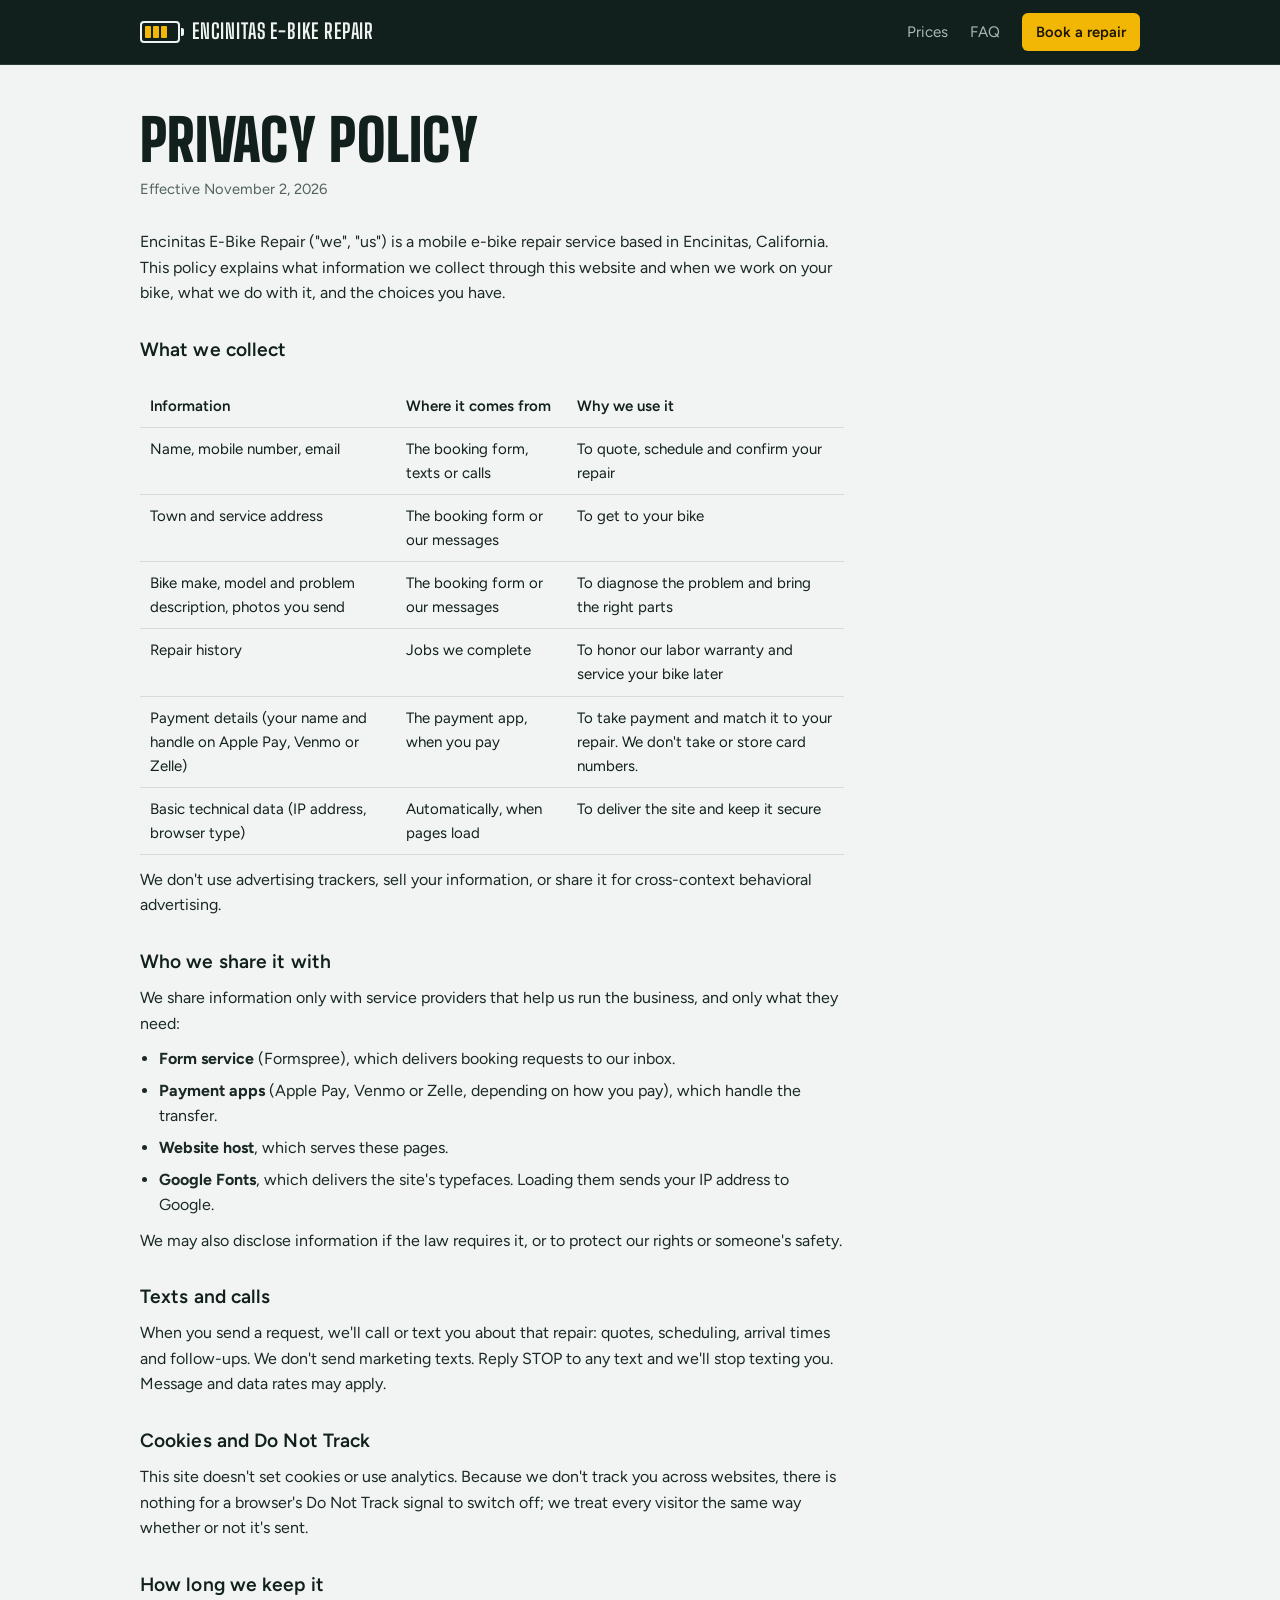
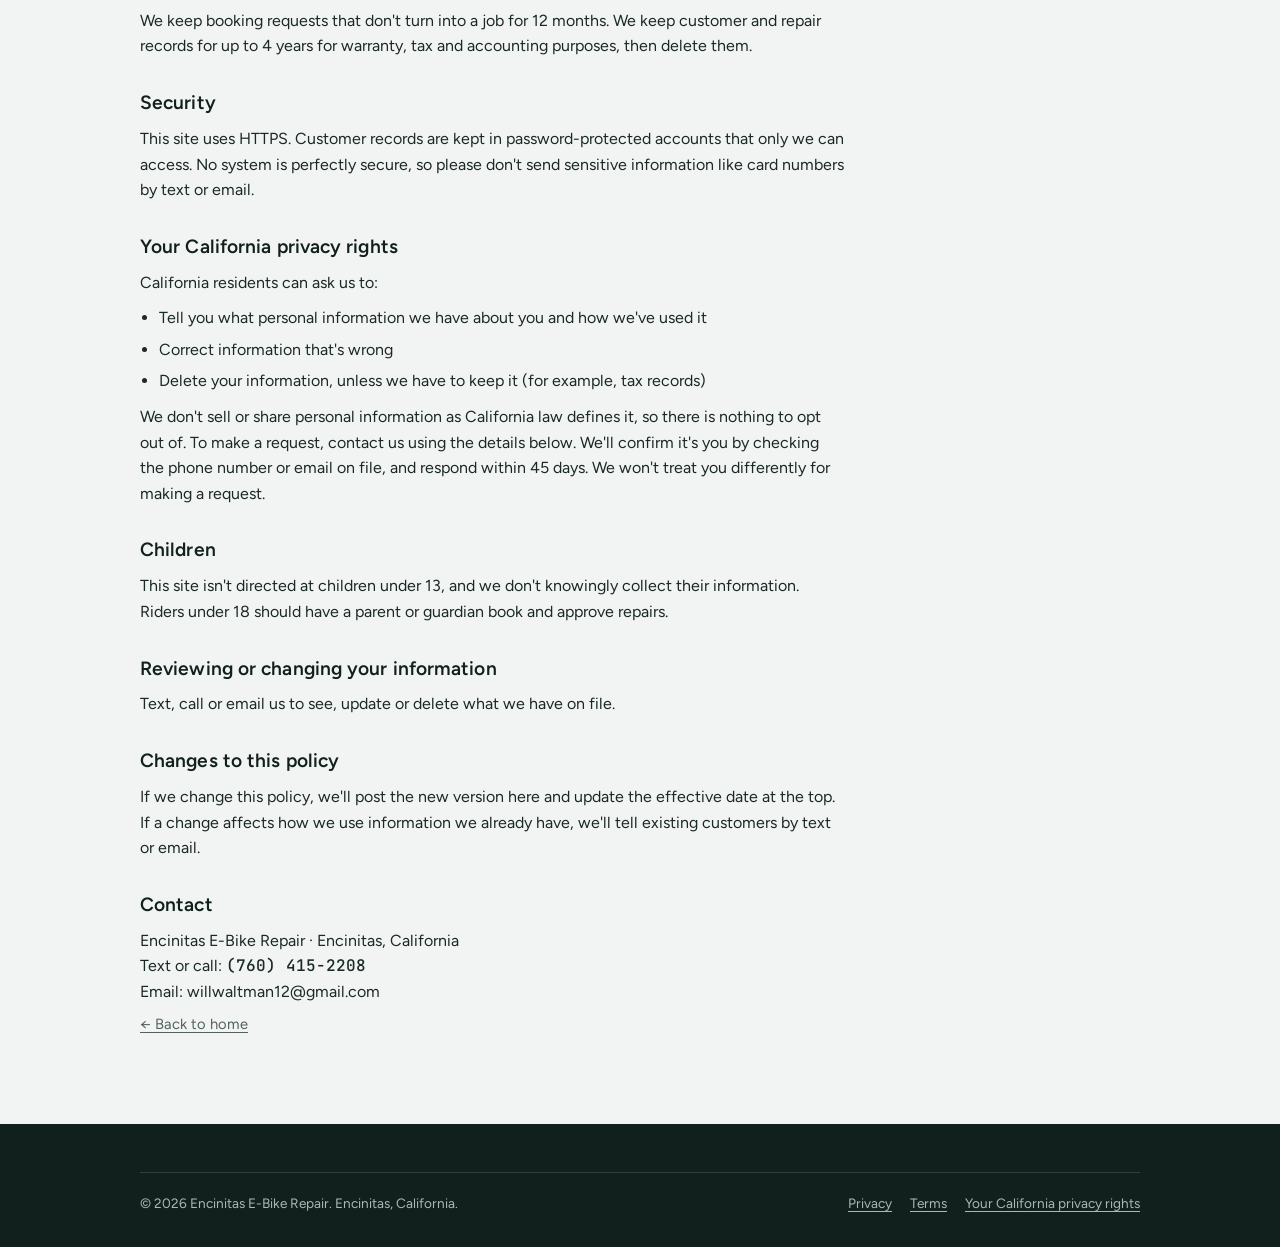
==== privacy.html @ 7c4ceeca "Add Encinitas E-Bike Repair website Static site: home page with prices, service area, FAQ and bookin" ====
<!doctype html>
<html lang="en">
<head>
<meta charset="utf-8">
<meta name="viewport" content="width=device-width, initial-scale=1, viewport-fit=cover">
<title>Privacy Policy · Encinitas E-Bike Repair</title>
<meta name="claude:viewport-fit-sides" content="cover">
<meta name="description" content="How Encinitas E-Bike Repair collects, uses and protects your information.">
<link rel="icon" href="favicon.svg" type="image/svg+xml">
<link rel="preconnect" href="https://fonts.googleapis.com">
<link rel="preconnect" href="https://fonts.gstatic.com" crossorigin>
<link rel="stylesheet" href="https://fonts.googleapis.com/css2?family=Big+Shoulders+Display:wght@700;900&family=Figtree:wght@400;500;600&family=JetBrains+Mono:wght@500&display=swap">
<link rel="stylesheet" href="styles.css">
</head>
<body>
<a class="skip" href="#main">Skip to content</a>
<header class="site-header">
  <div class="wrap">
    <a class="brand" href="index.html"><span class="batt" aria-hidden="true"><i></i><i></i><i></i><i class="off"></i></span>Encinitas E-Bike Repair</a>
    <nav class="nav" aria-label="Main"><a href="index.html#prices">Prices</a><a href="index.html#faq">FAQ</a><a class="btn small" href="index.html#book">Book a repair</a></nav>
  </div>
</header>

<main id="main" class="wrap">
  <article class="prose">
    <h1>Privacy Policy</h1>
    <p class="updated">Effective November 2, 2026</p>

    <p>Encinitas E-Bike Repair ("we", "us") is a mobile e-bike repair service based in Encinitas, California. This policy explains what information we collect through this website and when we work on your bike, what we do with it, and the choices you have.</p>

    <h2>What we collect</h2>
    <div class="table-scroll">
      <table>
        <thead><tr><th>Information</th><th>Where it comes from</th><th>Why we use it</th></tr></thead>
        <tbody>
          <tr><td>Name, mobile number, email</td><td>The booking form, texts or calls</td><td>To quote, schedule and confirm your repair</td></tr>
          <tr><td>Town and service address</td><td>The booking form or our messages</td><td>To get to your bike</td></tr>
          <tr><td>Bike make, model and problem description, photos you send</td><td>The booking form or our messages</td><td>To diagnose the problem and bring the right parts</td></tr>
          <tr><td>Repair history</td><td>Jobs we complete</td><td>To honor our labor warranty and service your bike later</td></tr>
          <tr><td>Payment details (your name and handle on Apple Pay, Venmo or Zelle)</td><td>The payment app, when you pay</td><td>To take payment and match it to your repair. We don't take or store card numbers.</td></tr>
          <tr><td>Basic technical data (IP address, browser type)</td><td>Automatically, when pages load</td><td>To deliver the site and keep it secure</td></tr>
        </tbody>
      </table>
    </div>
    <p>We don't use advertising trackers, sell your information, or share it for cross-context behavioral advertising.</p>

    <h2>Who we share it with</h2>
    <p>We share information only with service providers that help us run the business, and only what they need:</p>
    <ul>
      <li><strong>Form service</strong> (Formspree), which delivers booking requests to our inbox.</li>
      <li><strong>Payment apps</strong> (Apple Pay, Venmo or Zelle, depending on how you pay), which handle the transfer.</li>
      <li><strong>Website host</strong>, which serves these pages.</li>
      <li><strong>Google Fonts</strong>, which delivers the site's typefaces. Loading them sends your IP address to Google.</li>
    </ul>
    <p>We may also disclose information if the law requires it, or to protect our rights or someone's safety.</p>

    <h2>Texts and calls</h2>
    <p>When you send a request, we'll call or text you about that repair: quotes, scheduling, arrival times and follow-ups. We don't send marketing texts. Reply STOP to any text and we'll stop texting you. Message and data rates may apply.</p>

    <h2>Cookies and Do Not Track</h2>
    <p>This site doesn't set cookies or use analytics. Because we don't track you across websites, there is nothing for a browser's Do Not Track signal to switch off; we treat every visitor the same way whether or not it's sent.</p>

    <h2>How long we keep it</h2>
    <p>We keep booking requests that don't turn into a job for 12 months. We keep customer and repair records for up to 4 years for warranty, tax and accounting purposes, then delete them.</p>

    <h2>Security</h2>
    <p>This site uses HTTPS. Customer records are kept in password-protected accounts that only we can access. No system is perfectly secure, so please don't send sensitive information like card numbers by text or email.</p>

    <h2 id="ccpa">Your California privacy rights</h2>
    <p>California residents can ask us to:</p>
    <ul>
      <li>Tell you what personal information we have about you and how we've used it</li>
      <li>Correct information that's wrong</li>
      <li>Delete your information, unless we have to keep it (for example, tax records)</li>
    </ul>
    <p>We don't sell or share personal information as California law defines it, so there is nothing to opt out of. To make a request, contact us using the details below. We'll confirm it's you by checking the phone number or email on file, and respond within 45 days. We won't treat you differently for making a request.</p>

    <h2>Children</h2>
    <p>This site isn't directed at children under 13, and we don't knowingly collect their information. Riders under 18 should have a parent or guardian book and approve repairs.</p>

    <h2>Reviewing or changing your information</h2>
    <p>Text, call or email us to see, update or delete what we have on file.</p>

    <h2>Changes to this policy</h2>
    <p>If we change this policy, we'll post the new version here and update the effective date at the top. If a change affects how we use information we already have, we'll tell existing customers by text or email.</p>

    <h2>Contact</h2>
    <p>Encinitas E-Bike Repair · Encinitas, California<br>
    Text or call: <span class="num">(760) 415-2208</span><br>
    Email: willwaltman12@gmail.com</p>

    <a class="back" href="index.html">← Back to home</a>
  </article>
</main>

<footer class="site-footer">
  <div class="wrap">
    <div class="legal-bar">
      <span>© <span id="year">2026</span> Encinitas E-Bike Repair. Encinitas, California.</span>
      <nav aria-label="Legal"><a href="privacy.html">Privacy</a><a href="terms.html">Terms</a><a href="privacy.html#ccpa">Your California privacy rights</a></nav>
    </div>
  </div>
</footer>
<script src="script.js"></script>
</body>
</html>
---- styles.css ----
/* Encinitas E-Bike Repair — site styles
   Layout: single 1040px column; dark header/hero band, then light content sections; legal pages reuse .prose. */
:root {
  --bg: #f1f4f2;
  --surface: #ffffff;
  --ink: #12201d;
  --muted: #53625d;
  --line: #d3dcd8;
  --band: #12201d;
  --band-ink: #eef3f0;
  --band-muted: #a9b8b3;
  --charge: #f2b705;
  --charge-ink: #1a1400;
  --good: #2f8a5b;
  --bad: #b3361f;
  --display: "Big Shoulders Display", "Arial Narrow", Impact, sans-serif;
  --body: "Figtree", system-ui, -apple-system, "Segoe UI", sans-serif;
  --mono: "JetBrains Mono", ui-monospace, Menlo, Consolas, monospace;
  --radius: 6px;
  color-scheme: light;
}
@media (prefers-color-scheme: dark) {
  :root:not([data-theme="light"]) {
    --bg: #0e1715; --surface: #15211e; --ink: #e6eeea; --muted: #9aaba5; --line: #263532;
    --band: #0a110f; --band-ink: #eef3f0; --band-muted: #8fa29c;
    --charge: #f5c228; --charge-ink: #1a1400; --good: #4fb47f; --bad: #e0765f;
    color-scheme: dark;
  }
}
:root[data-theme="dark"] {
  --bg: #0e1715; --surface: #15211e; --ink: #e6eeea; --muted: #9aaba5; --line: #263532;
  --band: #0a110f; --band-ink: #eef3f0; --band-muted: #8fa29c;
  --charge: #f5c228; --charge-ink: #1a1400; --good: #4fb47f; --bad: #e0765f;
  color-scheme: dark;
}

*, *::before, *::after { box-sizing: border-box; }
html { scroll-behavior: smooth; }
body { margin: 0; background: var(--bg); color: var(--ink); font-family: var(--body); font-size: 16px; line-height: 1.6; -webkit-font-smoothing: antialiased; }
img, svg { max-width: 100%; }
a { color: inherit; text-underline-offset: 3px; }
:focus-visible { outline: 3px solid var(--charge); outline-offset: 2px; }
.wrap { max-width: 1040px; margin: 0 auto; padding-left: max(20px, env(safe-area-inset-left, 0px)); padding-right: max(20px, env(safe-area-inset-right, 0px)); }
.skip { position: absolute; left: -999px; top: 8px; background: var(--charge); color: var(--charge-ink); padding: 8px 12px; z-index: 50; }
.skip:focus { left: 12px; }

h1, h2 { font-family: var(--display); font-weight: 900; text-transform: uppercase; letter-spacing: 0.005em; line-height: 0.95; text-wrap: balance; margin: 0; }
h2 { font-size: clamp(2.1rem, 5.5vw, 3rem); }
h3 { margin: 0; font-size: 1.05rem; font-weight: 600; line-height: 1.35; }
p { margin: 0; }
.eyebrow { font-family: var(--mono); font-size: 0.74rem; font-weight: 500; letter-spacing: 0.09em; text-transform: uppercase; color: var(--muted); }
.num { font-family: var(--mono); font-variant-numeric: tabular-nums; font-weight: 500; }

/* Header */
body::before { content: ""; position: fixed; inset: 0 0 auto; height: env(safe-area-inset-top, 0px); z-index: 30; background: var(--band); }
.site-header { position: sticky; top: env(safe-area-inset-top, 0px); z-index: 20; background: var(--band); color: var(--band-ink); border-bottom: 1px solid color-mix(in srgb, var(--band-ink) 12%, transparent); }
.site-header .wrap { display: flex; align-items: center; justify-content: space-between; gap: 16px; min-height: 64px; }
.brand { display: inline-flex; align-items: center; gap: 12px; font-family: var(--display); font-weight: 700; font-size: 1.3rem; text-transform: uppercase; letter-spacing: 0.04em; text-decoration: none; white-space: nowrap; }
.batt { display: inline-flex; gap: 2px; padding: 3px; border: 2px solid currentColor; border-radius: 4px; position: relative; }
.batt::after { content: ""; position: absolute; right: -6px; top: 50%; width: 3px; height: 8px; transform: translateY(-50%); background: currentColor; border-radius: 0 2px 2px 0; }
.batt i { width: 6px; height: 12px; background: var(--charge); border-radius: 1px; }
.batt i.off { background: transparent; }
.nav { display: flex; align-items: center; gap: 22px; font-size: 0.95rem; }
.nav a { text-decoration: none; color: var(--band-muted); }
.nav a:hover { color: var(--band-ink); }
.nav .btn { color: var(--charge-ink); }
@media (max-width: 720px) { .nav a:not(.btn) { display: none; } }
/* Longer business name: shrink the header on narrow phones so brand and button share one row */
@media (max-width: 420px) { .brand { font-size: 1.1rem; gap: 10px; } }
@media (max-width: 360px) { .site-header .wrap { gap: 10px; padding-left: max(16px, env(safe-area-inset-left, 0px)); padding-right: max(16px, env(safe-area-inset-right, 0px)); } .brand { font-size: 1rem; } .nav .btn.small { padding: 0 10px; font-size: 0.85rem; } }

.btn { display: inline-flex; align-items: center; justify-content: center; gap: 8px; min-height: 46px; padding: 0 20px; border: 0; border-radius: var(--radius); background: var(--charge); color: var(--charge-ink); font: 600 1rem var(--body); text-decoration: none; cursor: pointer; white-space: nowrap; }
.btn:hover { filter: brightness(1.06); }
.btn.small { min-height: 38px; padding: 0 14px; font-size: 0.92rem; }
.btn.ghost { background: transparent; color: inherit; border: 1.5px solid currentColor; }
.btn[disabled] { opacity: 0.6; cursor: progress; }

/* Hero */
.hero { background: var(--band); color: var(--band-ink); }
.hero .wrap { padding-block: 48px 64px; display: grid; grid-template-columns: minmax(0, 1.25fr) minmax(0, 1fr); gap: 48px; align-items: center; }
@media (max-width: 860px) { .hero .wrap { grid-template-columns: 1fr; gap: 36px; } }
.hero-copy { display: grid; gap: 22px; min-width: 0; }
.hero h1 { font-size: clamp(3rem, 9vw, 5.8rem); }
.hero h1 span { color: var(--charge); }
.lede { font-size: 1.12rem; max-width: 33em; color: color-mix(in srgb, var(--band-ink) 84%, transparent); }
.cta-row { display: flex; flex-wrap: wrap; align-items: center; gap: 12px 18px; }
.hero .alt { color: var(--band-muted); font-size: 0.95rem; }
.hero .alt .num { color: var(--band-ink); }

/* Work order (hero sample quote) */
.ticket { background: var(--surface); color: var(--ink); border-radius: var(--radius); padding: 20px 22px; font-size: 0.93rem; box-shadow: 0 18px 40px -20px rgba(0,0,0,0.6); min-width: 0; }
.ticket-head { display: flex; justify-content: space-between; gap: 12px; padding-bottom: 12px; border-bottom: 2px solid var(--ink); }
.ticket dl { margin: 12px 0; display: grid; grid-template-columns: auto 1fr; gap: 6px 16px; }
.ticket dt { color: var(--muted); }
.ticket dd { margin: 0; }
.ticket table { width: 100%; border-collapse: collapse; }
.ticket td { padding: 7px 0; border-top: 1px dashed var(--line); }
.ticket td:last-child { text-align: right; }
.ticket tr.total td { border-top: 2px solid var(--ink); font-weight: 600; padding-top: 10px; }
.ticket .stamp { margin-top: 12px; color: var(--muted); font-size: 0.82rem; }

/* Sections */
section { padding-block: 72px 0; scroll-margin-top: 72px; }
.section-head { display: grid; gap: 10px; margin-bottom: 30px; max-width: 46em; }
.section-head p { color: var(--muted); }

.steps { list-style: none; margin: 0; padding: 0; display: grid; grid-template-columns: repeat(3, minmax(0, 1fr)); gap: 28px; counter-reset: step; }
@media (max-width: 760px) { .steps { grid-template-columns: 1fr; } }
.steps li { display: grid; gap: 6px; border-top: 3px solid var(--ink); padding-top: 14px; counter-increment: step; }
.steps li::before { content: "Step " counter(step); font-family: var(--mono); font-size: 0.78rem; color: var(--muted); }
.steps p { color: var(--muted); }

/* Price board */
.prices { display: grid; grid-template-columns: minmax(0, 1.5fr) minmax(0, 1fr); gap: 32px; align-items: start; }
@media (max-width: 860px) { .prices { grid-template-columns: 1fr; } }
.board { background: var(--surface); border: 1px solid var(--line); border-radius: var(--radius); }
.board-row { display: grid; grid-template-columns: 1fr auto; gap: 2px 16px; padding: 13px 18px; border-bottom: 1px solid var(--line); }
.board-row:last-child { border-bottom: 0; }
.board-row .num { text-align: right; white-space: nowrap; }
.board-row small { grid-column: 1 / -1; color: var(--muted); font-size: 0.86rem; }
.board-group { padding: 10px 18px 8px; border-bottom: 1px solid var(--line); background: var(--bg); }
.side-notes { display: grid; gap: 20px; }
.note-block { display: grid; gap: 6px; padding-top: 14px; border-top: 1px solid var(--line); }
.note-block p, .note-block li { color: var(--muted); font-size: 0.95rem; }
.note-block ul { margin: 0; padding-left: 1.1em; display: grid; gap: 4px; }

.cols { display: grid; grid-template-columns: repeat(2, minmax(0, 1fr)); gap: 32px; }
@media (max-width: 760px) { .cols { grid-template-columns: 1fr; } }
.cols > div { display: grid; gap: 10px; align-content: start; min-width: 0; }
.cols ul { margin: 0; padding-left: 1.1em; display: grid; gap: 5px; }
.towns { display: flex; flex-wrap: wrap; gap: 8px; list-style: none; padding: 0; margin: 0; }
.towns li { padding: 4px 12px; border: 1px solid var(--line); border-radius: 99px; font-size: 0.92rem; background: var(--surface); }

/* FAQ */
.faq { border-top: 1px solid var(--line); }
.faq details { border-bottom: 1px solid var(--line); }
.faq summary { cursor: pointer; list-style: none; padding: 16px 0; font-weight: 600; display: flex; justify-content: space-between; gap: 16px; }
.faq summary::-webkit-details-marker { display: none; }
.faq summary::after { content: "+"; font-family: var(--mono); color: var(--muted); }
.faq details[open] summary::after { content: "–"; }
.faq details p { padding: 0 0 18px; color: var(--muted); max-width: 46em; }

/* Booking form */
.book { display: grid; grid-template-columns: minmax(0, 1fr) minmax(0, 1.6fr); gap: 40px; align-items: start; }
@media (max-width: 860px) { .book { grid-template-columns: 1fr; } }
.book-info { display: grid; gap: 14px; }
.book-info p { color: var(--muted); }
form { display: grid; gap: 16px; background: var(--surface); border: 1px solid var(--line); border-radius: var(--radius); padding: 22px; min-width: 0; }
.row { display: grid; grid-template-columns: repeat(2, minmax(0, 1fr)); gap: 16px; }
@media (max-width: 560px) { .row { grid-template-columns: 1fr; } }
.field { display: grid; gap: 6px; min-width: 0; }
label { font-weight: 600; font-size: 0.92rem; }
.opt { font-weight: 400; color: var(--muted); }
input, select, textarea { width: 100%; font: inherit; color: var(--ink); background: var(--bg); border: 1px solid var(--line); border-radius: var(--radius); padding: 10px 12px; min-height: 46px; }
textarea { min-height: 100px; resize: vertical; }
input:focus, select:focus, textarea:focus { border-color: var(--ink); outline: none; box-shadow: 0 0 0 3px color-mix(in srgb, var(--charge) 55%, transparent); }
.hp { position: absolute; left: -9999px; width: 1px; height: 1px; overflow: hidden; }
.consent { font-size: 0.85rem; color: var(--muted); }
.form-msg { font-size: 0.93rem; }
.form-msg.err { color: var(--bad); }
.form-msg.ok { color: var(--good); font-weight: 600; }
.fallback { display: grid; gap: 12px; border-top: 1px dashed var(--line); padding-top: 16px; }
.fallback pre { margin: 0; white-space: pre-wrap; word-break: break-word; font: 0.88rem/1.5 var(--mono); background: var(--bg); border: 1px solid var(--line); border-radius: var(--radius); padding: 12px; }

/* Footer */
.site-footer { margin-top: 88px; background: var(--band); color: var(--band-muted); font-size: 0.92rem; }
.site-footer .wrap { padding-block: 48px 32px; display: grid; gap: 36px; }
.foot-grid { display: grid; grid-template-columns: 1.4fr repeat(3, minmax(0, 1fr)); gap: 32px; }
@media (max-width: 860px) { .foot-grid { grid-template-columns: repeat(2, minmax(0, 1fr)); } }
@media (max-width: 480px) { .foot-grid { grid-template-columns: 1fr; } }
.foot-grid > div { display: grid; gap: 8px; align-content: start; min-width: 0; }
.foot-grid h4 { margin: 0 0 4px; font: 500 0.74rem var(--mono); letter-spacing: 0.09em; text-transform: uppercase; color: var(--band-ink); }
.foot-grid ul { list-style: none; margin: 0; padding: 0; display: grid; gap: 6px; }
.foot-grid a { text-decoration: none; }
.foot-grid a:hover { color: var(--band-ink); text-decoration: underline; }
.site-footer .brand { color: var(--band-ink); }
.legal-bar { display: flex; flex-wrap: wrap; justify-content: space-between; gap: 10px 24px; padding-top: 20px; border-top: 1px solid color-mix(in srgb, var(--band-ink) 14%, transparent); font-size: 0.85rem; }
.legal-bar nav { display: flex; flex-wrap: wrap; gap: 6px 18px; }

/* Legal pages */
.prose { max-width: 44em; padding-block: 48px 0; }
.prose h1 { font-size: clamp(2.4rem, 7vw, 3.6rem); margin-bottom: 10px; }
.prose .updated { color: var(--muted); font-size: 0.92rem; margin-bottom: 28px; }
.prose h2 { font-family: var(--body); text-transform: none; font-size: 1.2rem; font-weight: 600; line-height: 1.3; margin: 32px 0 10px; }
.prose p, .prose li { color: color-mix(in srgb, var(--ink) 86%, var(--muted)); }
.prose p + p { margin-top: 12px; }
.prose ul { padding-left: 1.2em; display: grid; gap: 6px; margin: 10px 0; }
.prose table { width: 100%; border-collapse: collapse; margin: 12px 0; font-size: 0.94rem; }
.prose th, .prose td { text-align: left; padding: 9px 10px; border-bottom: 1px solid var(--line); vertical-align: top; }
.prose th { font-weight: 600; }
.table-scroll { overflow-x: auto; }
.back { display: inline-block; margin-top: 8px; font-size: 0.92rem; color: var(--muted); }

@media (prefers-reduced-motion: reduce) { html { scroll-behavior: auto; } * { transition: none !important; animation: none !important; } }
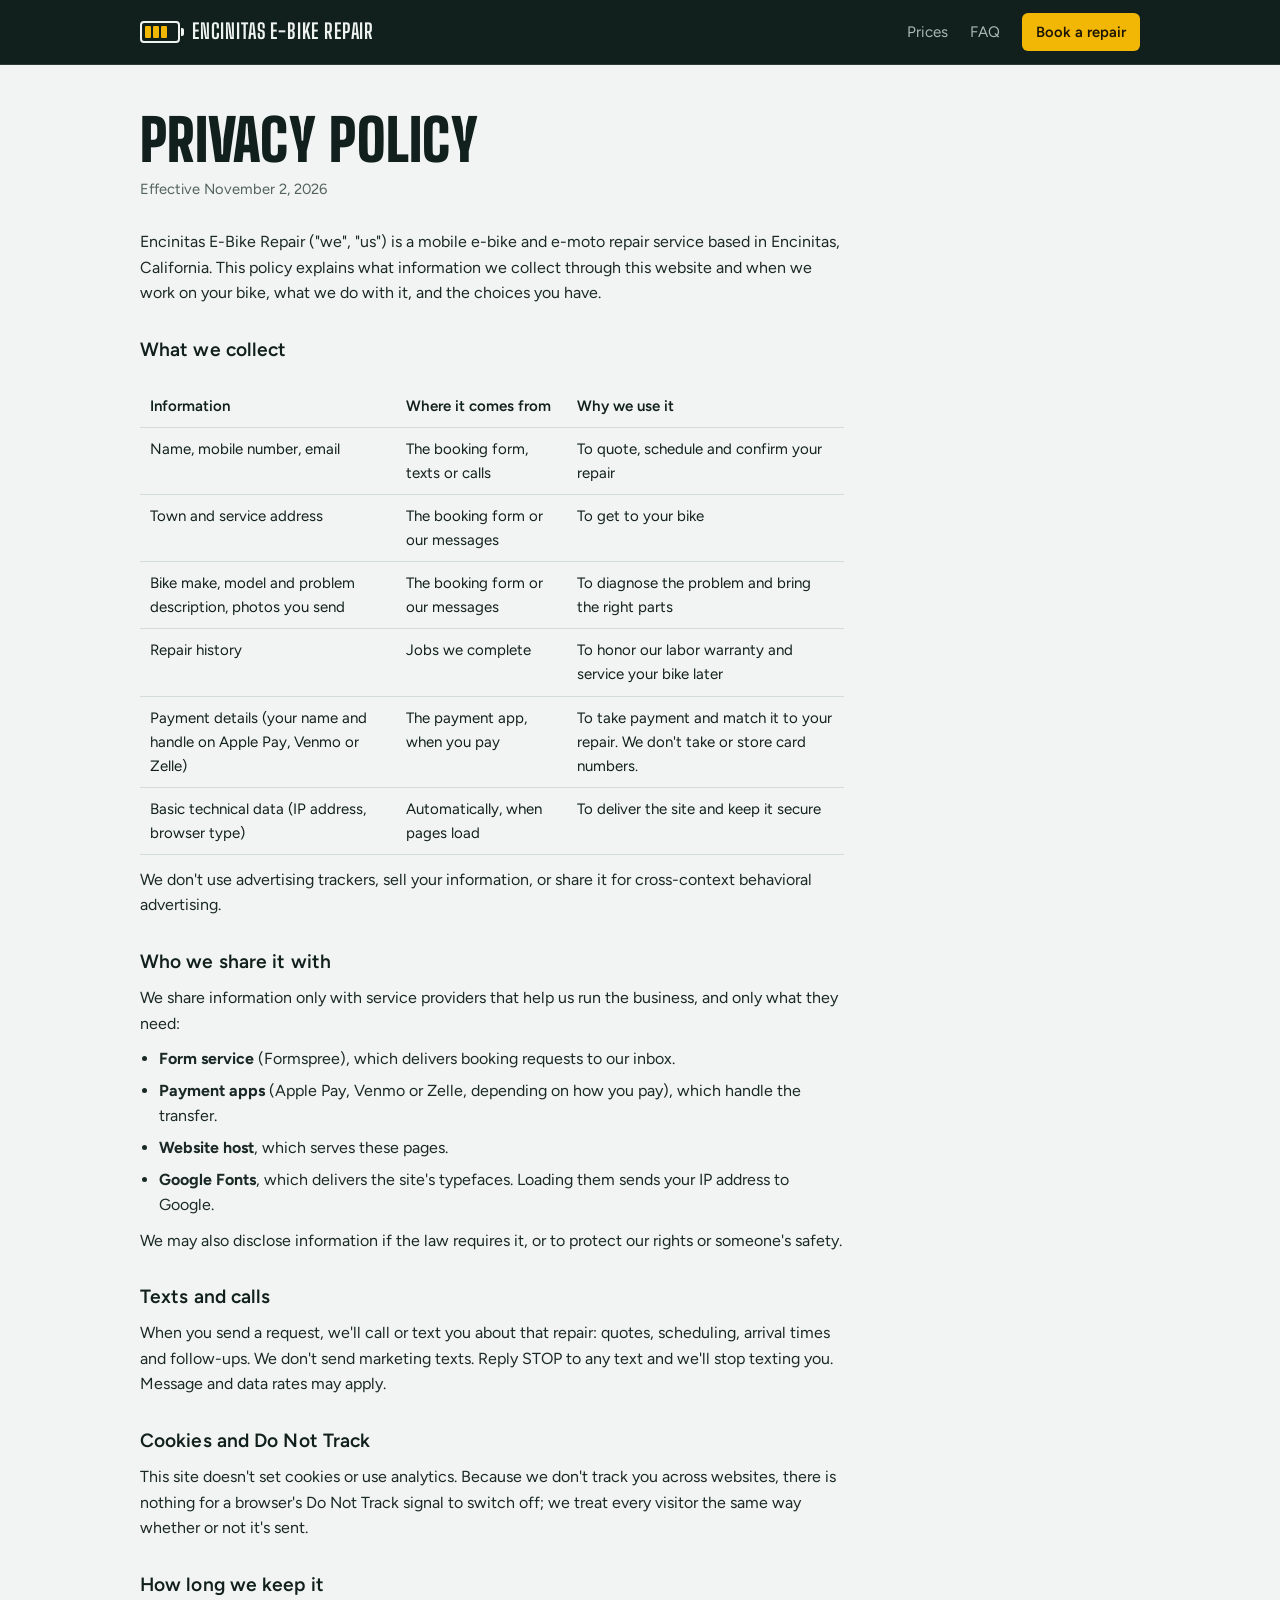
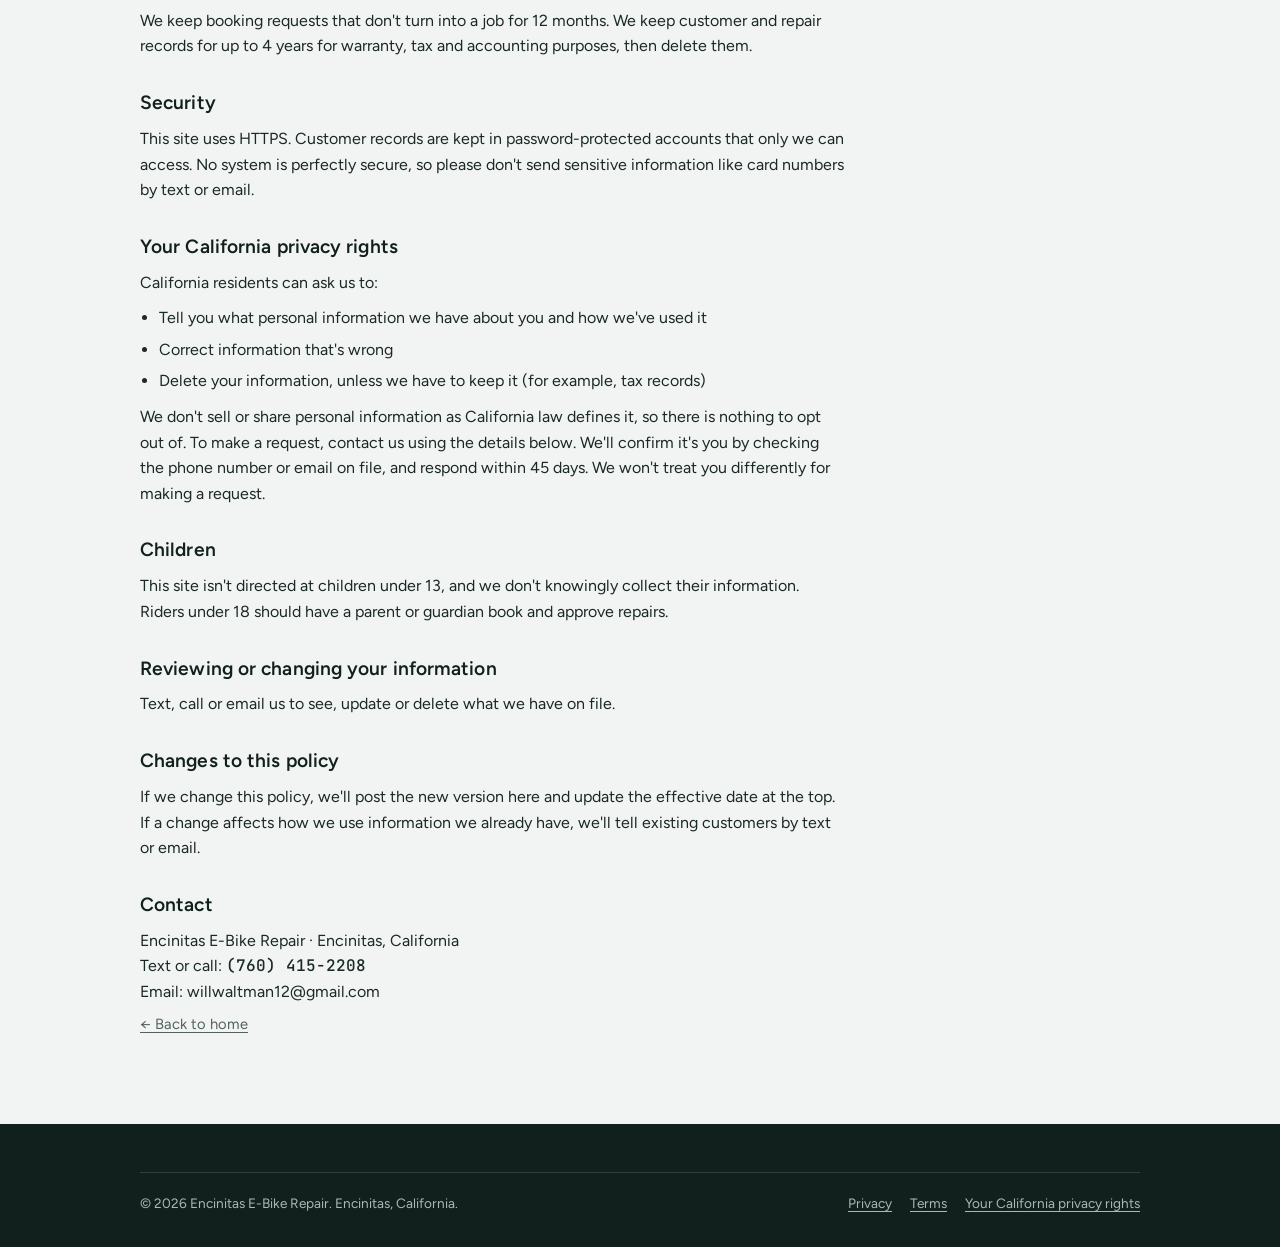
==== commit fbb9d2cc: "Add e-moto repair and part installation services Co-Authored-By: Claude Opus 5.5 <noreply@anthropic." ====
--- a/privacy.html
+++ b/privacy.html
@@ -7,9 +7,24 @@
 <meta name="claude:viewport-fit-sides" content="cover">
 <meta name="description" content="How Encinitas E-Bike Repair collects, uses and protects your information.">
 <link rel="icon" href="favicon.svg" type="image/svg+xml">
+<link rel="canonical" href="https://encinitasebikerepair.com/privacy.html">
+<meta property="og:site_name" content="Encinitas E-Bike Repair">
+<meta property="og:url" content="https://encinitasebikerepair.com/privacy.html">
+<meta property="og:image" content="https://encinitasebikerepair.com/og-image.png">
+<meta property="og:image:width" content="1200">
+<meta property="og:image:height" content="630">
+<meta property="og:locale" content="en_US">
+<meta name="twitter:card" content="summary_large_image">
+<meta name="twitter:title" content="Privacy Policy · Encinitas E-Bike Repair">
+<meta name="twitter:description" content="How Encinitas E-Bike Repair collects, uses and protects your information.">
+<meta name="twitter:image" content="https://encinitasebikerepair.com/og-image.png">
+<meta name="theme-color" content="#12201d">
+<link rel="apple-touch-icon" href="apple-touch-icon.png">
 <link rel="preconnect" href="https://fonts.googleapis.com">
 <link rel="preconnect" href="https://fonts.gstatic.com" crossorigin>
-<link rel="stylesheet" href="https://fonts.googleapis.com/css2?family=Big+Shoulders+Display:wght@700;900&family=Figtree:wght@400;500;600&family=JetBrains+Mono:wght@500&display=swap">
+<link rel="preload" as="style" href="https://fonts.googleapis.com/css2?family=Big+Shoulders+Display:wght@700;900&family=Figtree:wght@400;500;600&family=JetBrains+Mono:wght@500&display=swap">
+<link rel="stylesheet" href="https://fonts.googleapis.com/css2?family=Big+Shoulders+Display:wght@700;900&family=Figtree:wght@400;500;600&family=JetBrains+Mono:wght@500&display=swap" media="print" onload="this.media='all'">
+<noscript><link rel="stylesheet" href="https://fonts.googleapis.com/css2?family=Big+Shoulders+Display:wght@700;900&family=Figtree:wght@400;500;600&family=JetBrains+Mono:wght@500&display=swap"></noscript>
 <link rel="stylesheet" href="styles.css">
 </head>
 <body>
@@ -26,7 +41,7 @@
     <h1>Privacy Policy</h1>
     <p class="updated">Effective November 2, 2026</p>
 
-    <p>Encinitas E-Bike Repair ("we", "us") is a mobile e-bike repair service based in Encinitas, California. This policy explains what information we collect through this website and when we work on your bike, what we do with it, and the choices you have.</p>
+    <p>Encinitas E-Bike Repair ("we", "us") is a mobile e-bike and e-moto repair service based in Encinitas, California. This policy explains what information we collect through this website and when we work on your bike, what we do with it, and the choices you have.</p>
 
     <h2>What we collect</h2>
     <div class="table-scroll">
--- a/styles.css
+++ b/styles.css
@@ -169,7 +169,7 @@
 @media (max-width: 860px) { .foot-grid { grid-template-columns: repeat(2, minmax(0, 1fr)); } }
 @media (max-width: 480px) { .foot-grid { grid-template-columns: 1fr; } }
 .foot-grid > div { display: grid; gap: 8px; align-content: start; min-width: 0; }
-.foot-grid h4 { margin: 0 0 4px; font: 500 0.74rem var(--mono); letter-spacing: 0.09em; text-transform: uppercase; color: var(--band-ink); }
+.foot-grid h3 { margin: 0 0 4px; font: 500 0.74rem var(--mono); letter-spacing: 0.09em; text-transform: uppercase; color: var(--band-ink); }
 .foot-grid ul { list-style: none; margin: 0; padding: 0; display: grid; gap: 6px; }
 .foot-grid a { text-decoration: none; }
 .foot-grid a:hover { color: var(--band-ink); text-decoration: underline; }
